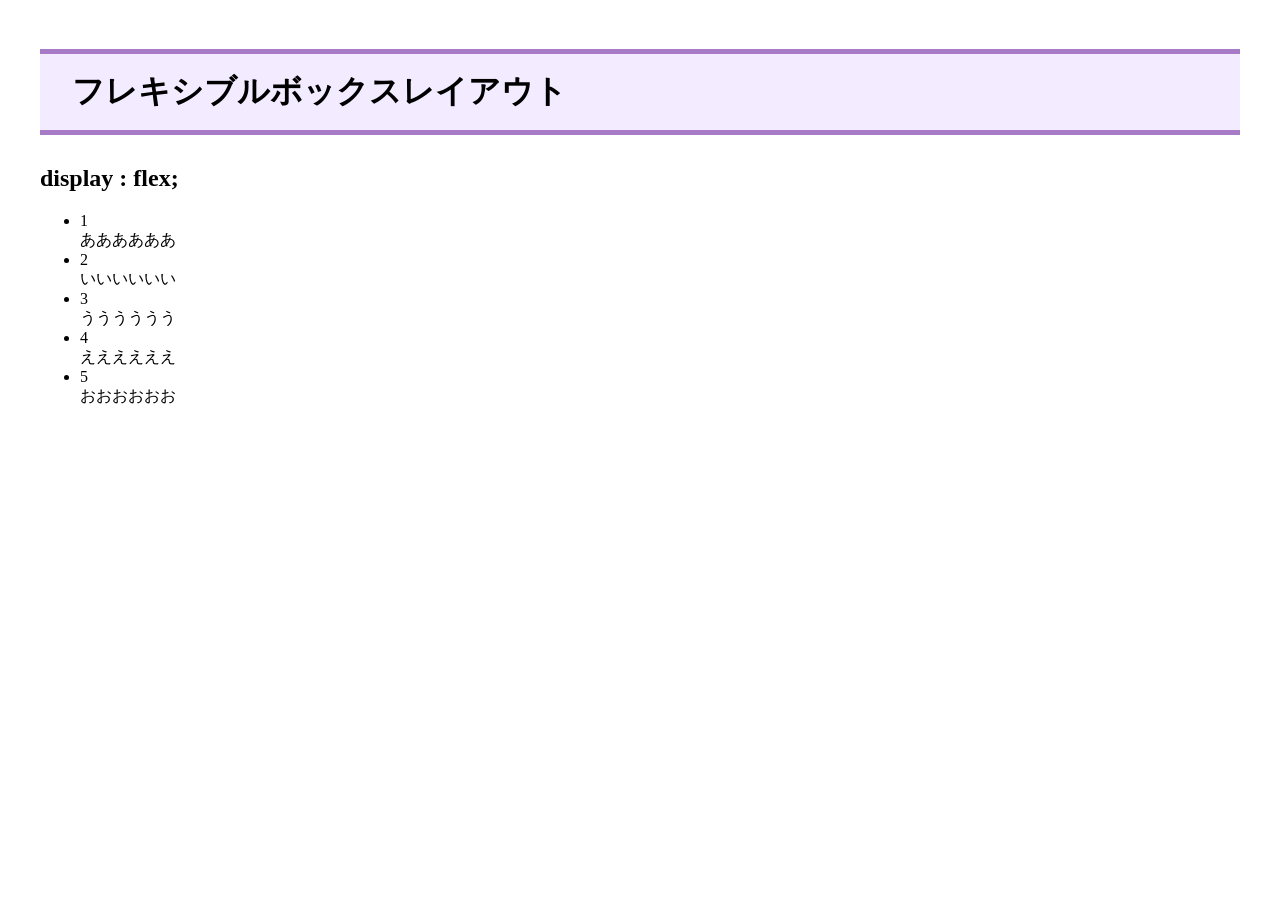
==== flex-box.html @ 4fbed90c "変更" ====
<!DOCTYPE html>
<html lang="ja">

<head>
  <meta charset="UTF-8">
  <meta name="viewport" content="width=device-width, initial-scale=1.0">
  <link rel="stylesheet" href="css/flex-box.css">
  <title>フレキシブルボックスレイアウト</title>
</head>

<body>
  <div class="wrapper">
    <h1>フレキシブルボックスレイアウト</h1>

    <section>
      <h2>display : flex;</h2>
      <ul>
        <li>1<br>ああああああ</li>
        <li>2<br>いいいいいい</li>
        <li>3<br>うううううう</li>
        <li>4<br>ええええええ</li>
        <li>5<br>おおおおおお</li>
      </ul>
    </section>
  </div>
</body>

</html>
---- css/flex-box.css ----
@charset "UTF-8";

.wrapper{
  max-width: 1200px;
  margin: 0 auto;
  padding: 20px;
}

h1{
  background: #f3ebff;
  padding: 0.5em 1em;
  border-top: 5px solid #a87bc7;
  border-bottom: 5px solid #a87bc7;
  margin-bottom: 30px;
}
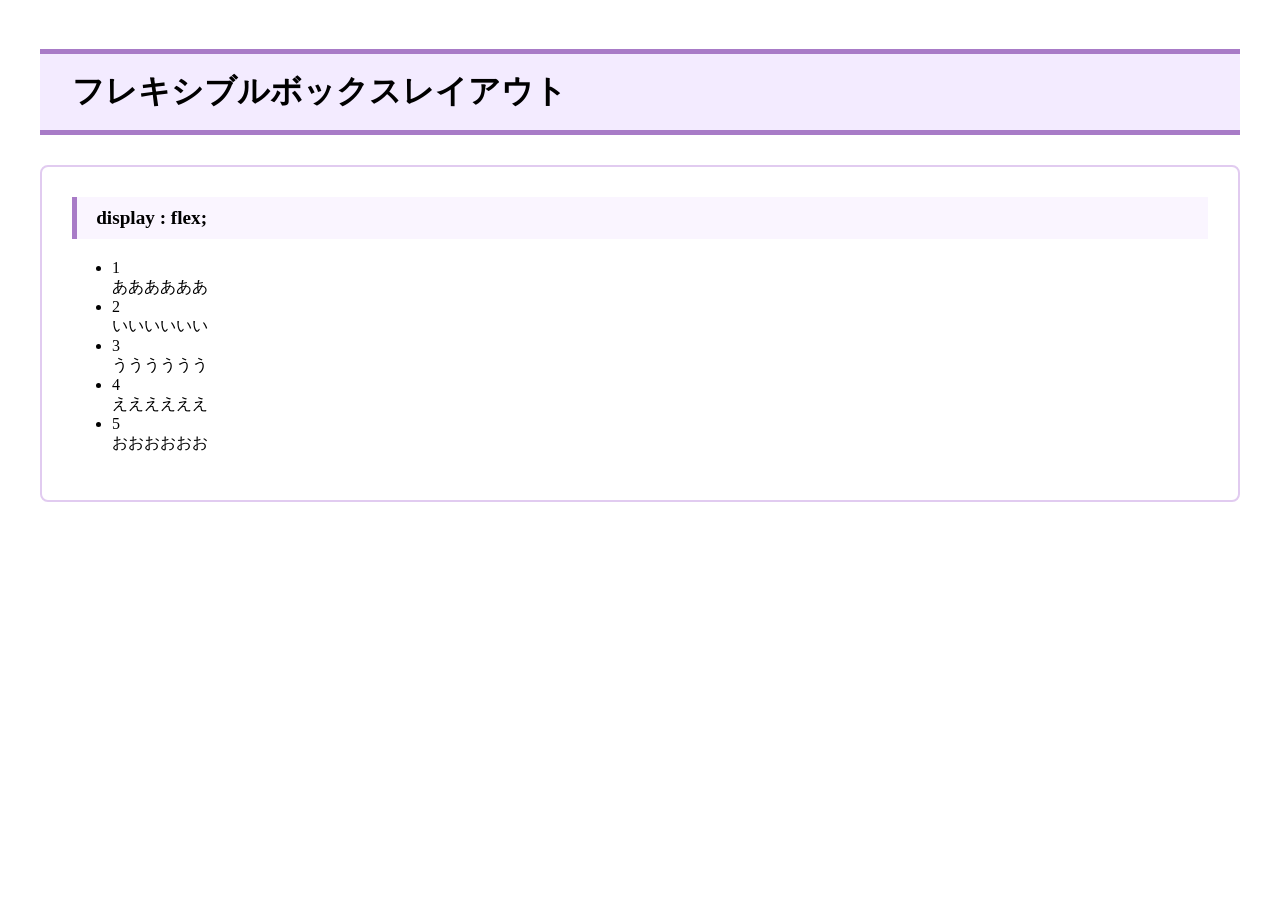
==== commit b639f31a: "変更" ====
--- a/flex-box.html
+++ b/flex-box.html
@@ -12,7 +12,7 @@
   <div class="wrapper">
     <h1>フレキシブルボックスレイアウト</h1>
 
-    <section>
+    <section class="box">
       <h2>display : flex;</h2>
       <ul>
         <li>1<br>ああああああ</li>
--- a/css/flex-box.css
+++ b/css/flex-box.css
@@ -12,4 +12,20 @@
   border-top: 5px solid #a87bc7;
   border-bottom: 5px solid #a87bc7;
   margin-bottom: 30px;
+}
+
+.box{
+  border: 2px solid #e1cbf0;
+  padding: 30px;
+  margin: 0 0 40px;
+  border-radius: 8px;
+}
+
+h2{
+  background: #faf5ff;
+  padding: 0.5em 1em;
+  border-left: 5px solid #a87bc7;
+  margin-top: 0;
+  margin-bottom: 20px;
+  font-size: 1.2em;
 }
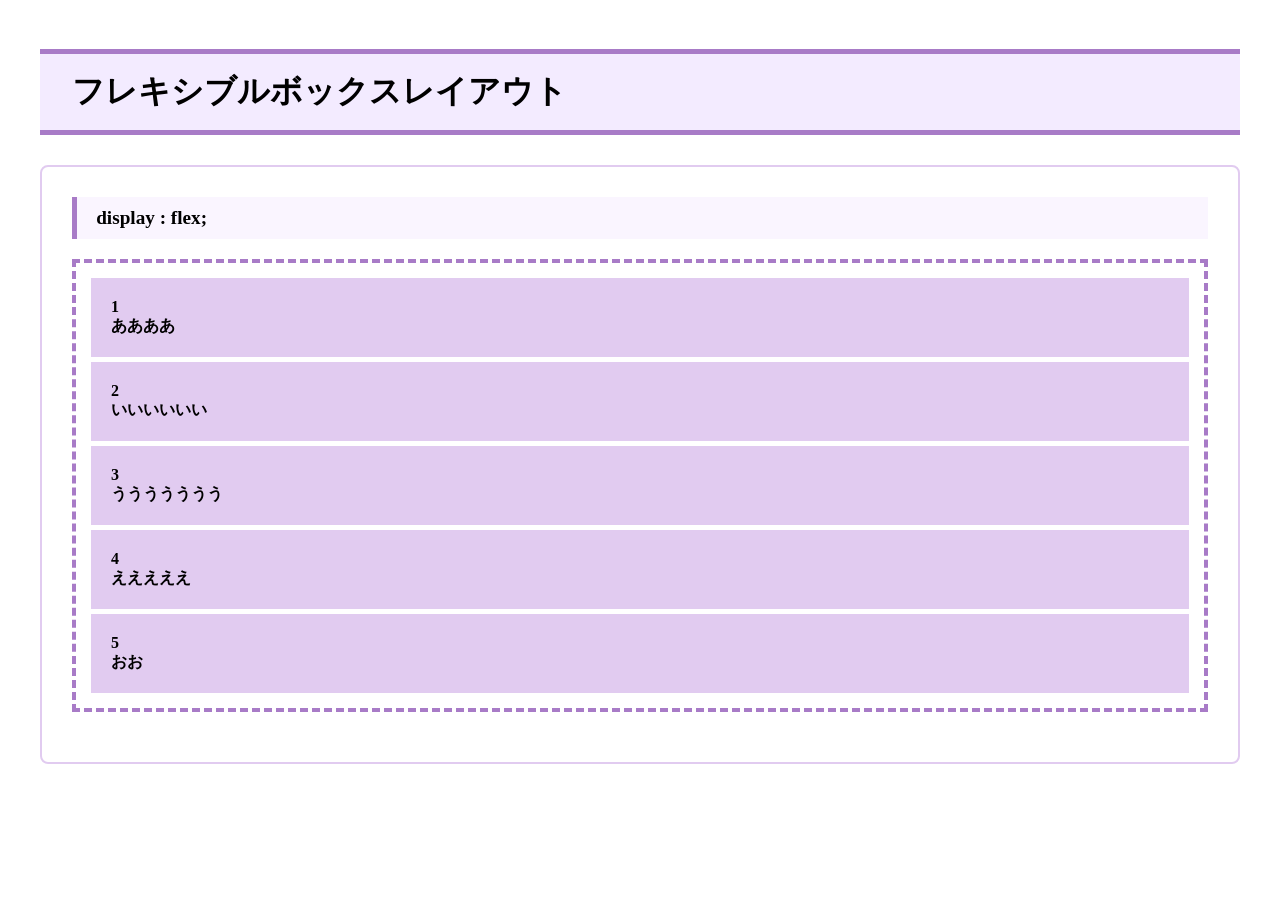
==== commit c1a65466: "変更" ====
--- a/flex-box.html
+++ b/flex-box.html
@@ -14,12 +14,12 @@
 
     <section class="box">
       <h2>display : flex;</h2>
-      <ul>
-        <li>1<br>ああああああ</li>
-        <li>2<br>いいいいいい</li>
-        <li>3<br>うううううう</li>
-        <li>4<br>ええええええ</li>
-        <li>5<br>おおおおおお</li>
+      <ul class="oya">
+        <li class="child">1<br>ああああ</li>
+        <li class="child">2<br>いいいいいい</li>
+        <li class="child">3<br>ううううううう</li>
+        <li class="child">4<br>えええええ</li>
+        <li class="child">5<br>おお</li>
       </ul>
     </section>
   </div>
--- a/css/flex-box.css
+++ b/css/flex-box.css
@@ -28,4 +28,20 @@
   margin-top: 0;
   margin-bottom: 20px;
   font-size: 1.2em;
+}
+
+.oya{
+  border: 4px dashed #a87bc7;
+  background: #fff;
+  list-style: none;
+  padding: 10px;
+  margin: 0 0 20px 0;
+}
+
+.child{
+  background: #e1cbf0;
+  padding: 20px;
+  margin: 5px;
+  box-sizing: border-box;
+  font-weight: bold;
 }
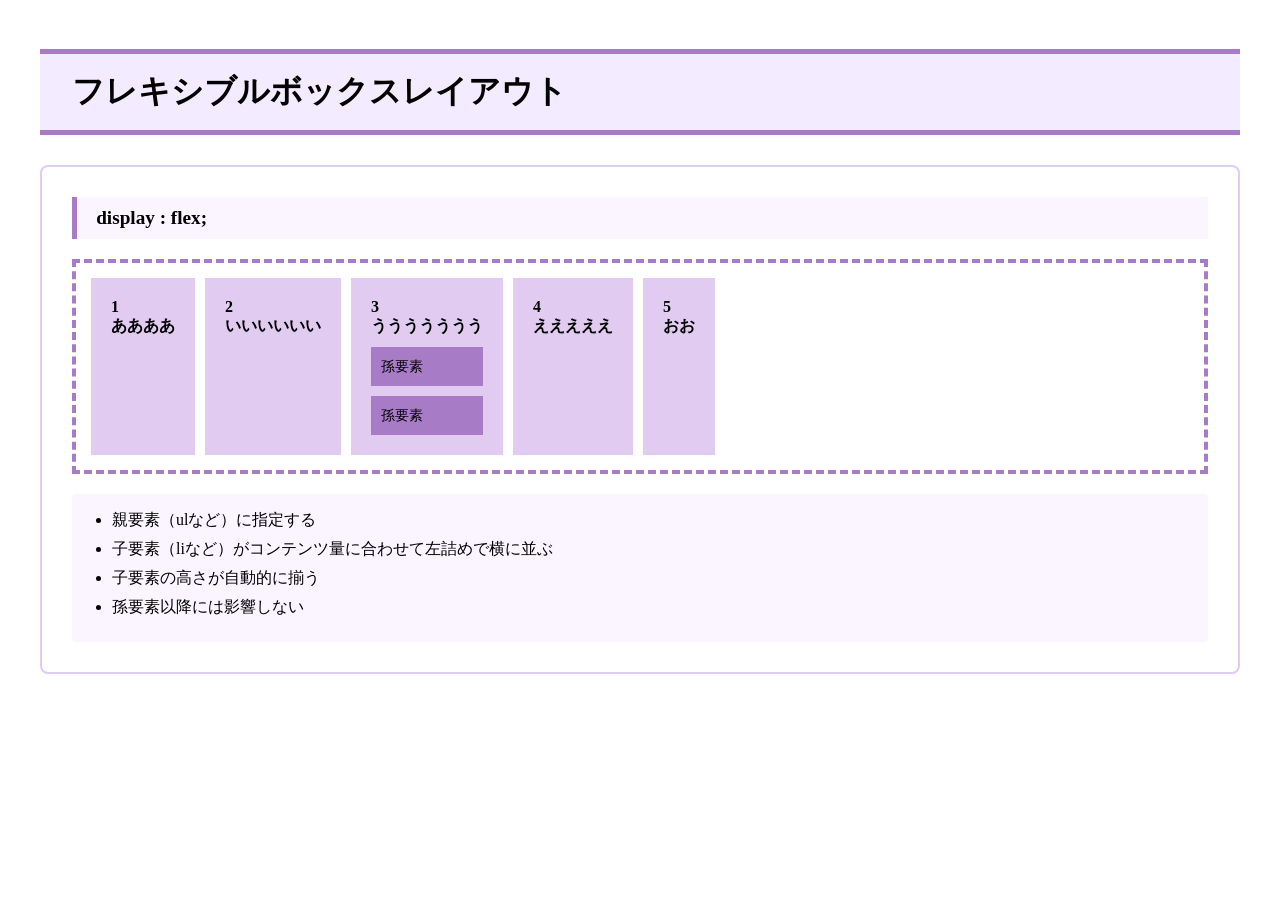
==== commit 4b255e34: "変更" ====
--- a/flex-box.html
+++ b/flex-box.html
@@ -12,14 +12,24 @@
   <div class="wrapper">
     <h1>フレキシブルボックスレイアウト</h1>
 
-    <section class="box">
+    <section class="box case1">
       <h2>display : flex;</h2>
       <ul class="oya">
         <li class="child">1<br>ああああ</li>
         <li class="child">2<br>いいいいいい</li>
-        <li class="child">3<br>ううううううう</li>
+        <li class="child">
+          3<br>ううううううう
+          <p class="mago">孫要素</p>
+          <p class="mago">孫要素</p>
+        </li>
         <li class="child">4<br>えええええ</li>
         <li class="child">5<br>おお</li>
+      </ul>
+      <ul class="desc_list">
+        <li>親要素（ulなど）に指定する</li>
+        <li>子要素（liなど）がコンテンツ量に合わせて左詰めで横に並ぶ</li>
+        <li>子要素の高さが自動的に揃う</li>
+        <li>孫要素以降には影響しない</li>
       </ul>
     </section>
   </div>
--- a/css/flex-box.css
+++ b/css/flex-box.css
@@ -44,4 +44,28 @@
   margin: 5px;
   box-sizing: border-box;
   font-weight: bold;
+}
+
+.mago{
+  background: #a87bc7;
+  padding: 10px;
+  margin: 10px 0 0;
+  font-weight: normal;
+  font-size: 0.9em;
+}
+
+.desc_list{
+  background: #faf5ff;
+  padding: 1em 1em 1em 2.5em;
+  border-radius: 4px;
+  margin: 0;
+}
+
+.desc_list li{
+  margin-bottom: 0.5em;
+}
+/* case1 */
+
+.oya{
+  display: flex;
 }
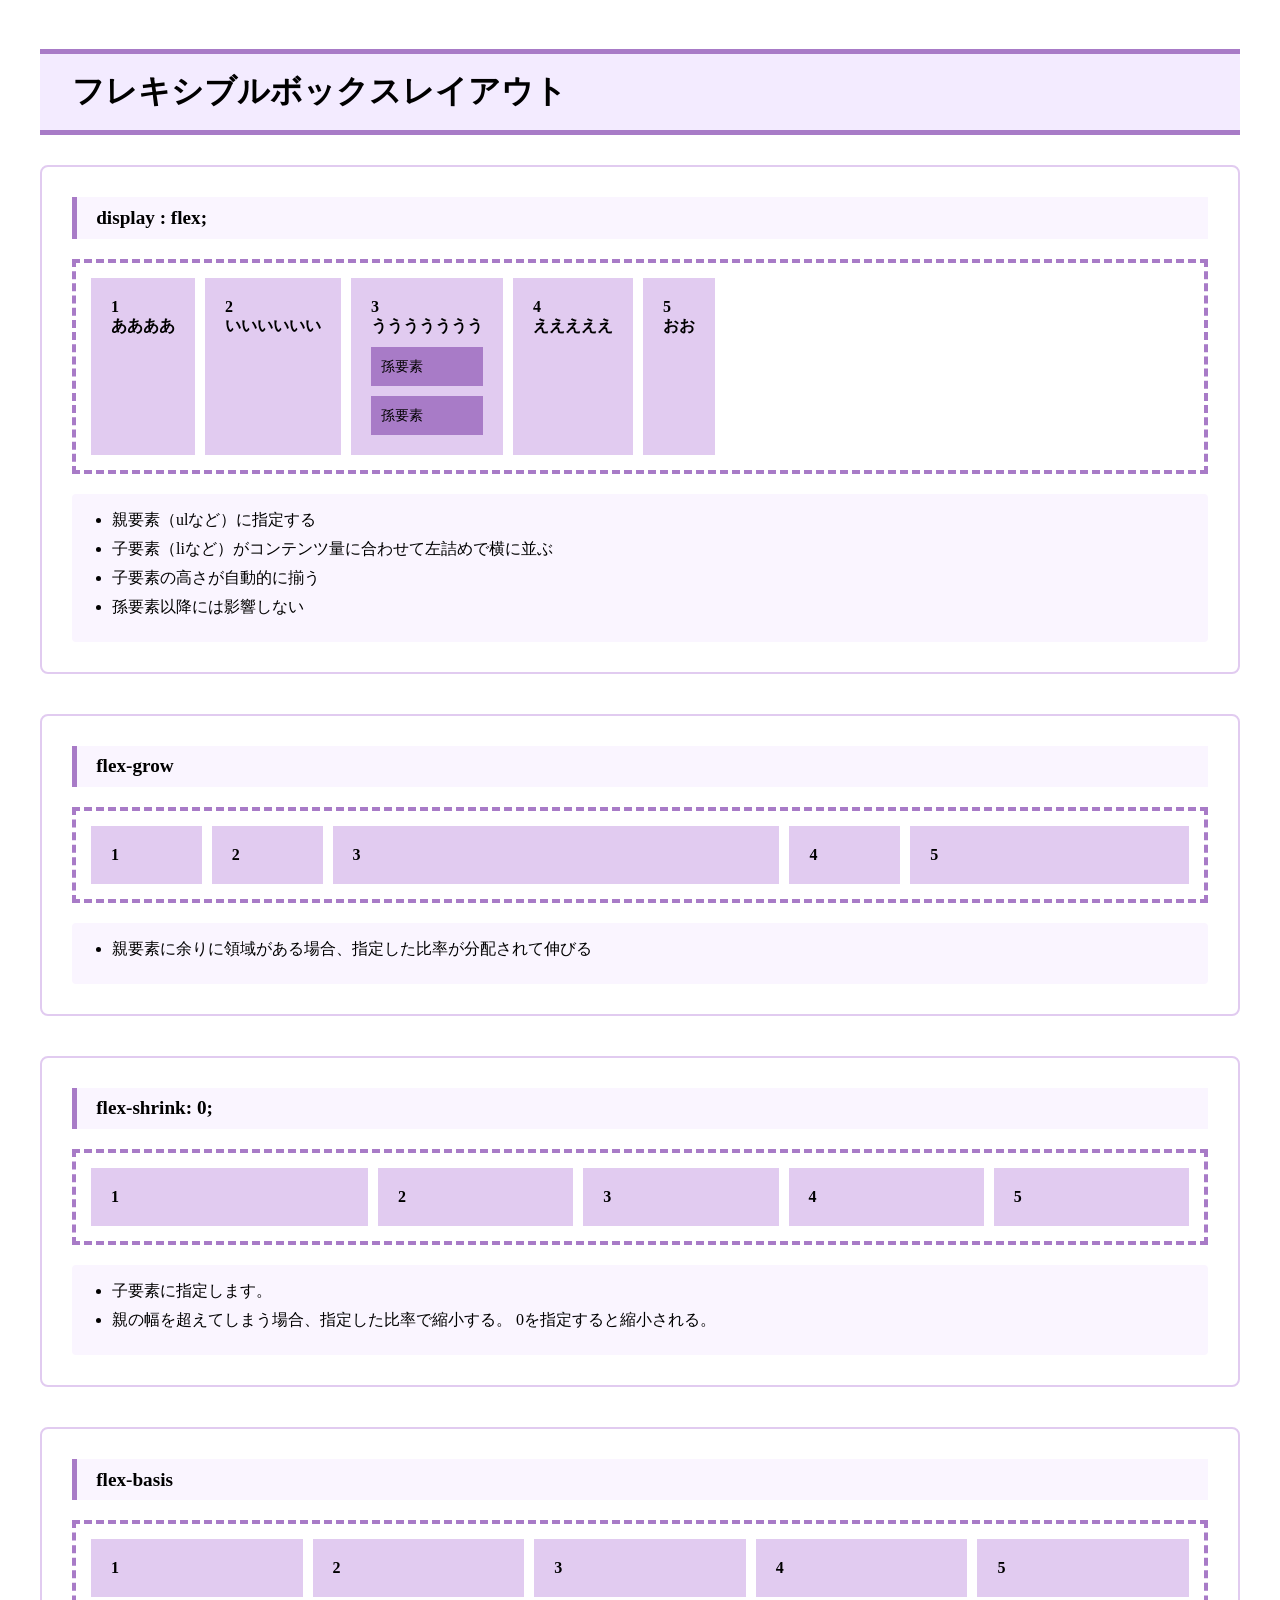
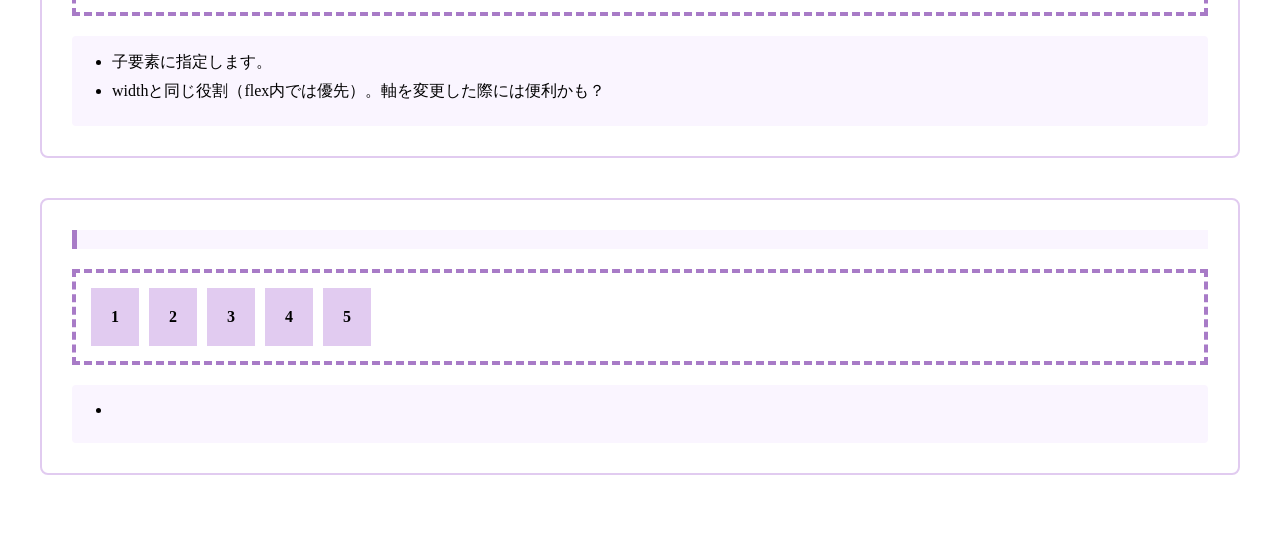
==== commit da561681: "変更" ====
--- a/flex-box.html
+++ b/flex-box.html
@@ -32,6 +32,64 @@
         <li>孫要素以降には影響しない</li>
       </ul>
     </section>
+
+    <section class="box case2">
+      <h2>flex-grow</h2>
+      <ul class="oya">
+        <li class="child">1</li>
+        <li class="child">2</li>
+        <li class="child">3</li>
+        <li class="child">4</li>
+        <li class="child">5</li>
+      </ul>
+      <ul class="desc_list">
+        <li>親要素に余りに領域がある場合、指定した比率が分配されて伸びる</li>
+      </ul>
+    </section>
+
+    <section class="box case3">
+      <h2>flex-shrink: 0;</h2>
+      <ul class="oya">
+        <li class="child">1</li>
+        <li class="child">2</li>
+        <li class="child">3</li>
+        <li class="child">4</li>
+        <li class="child">5</li>
+      </ul>
+      <ul class="desc_list">
+        <li>子要素に指定します。</li>
+        <li>親の幅を超えてしまう場合、指定した比率で縮小する。 0を指定すると縮小される。</li>
+      </ul>
+    </section>
+
+    <section class="box case4">
+      <h2>flex-basis</h2>
+      <ul class="oya">
+        <li class="child">1</li>
+        <li class="child">2</li>
+        <li class="child">3</li>
+        <li class="child">4</li>
+        <li class="child">5</li>
+      </ul>
+      <ul class="desc_list">
+        <li>子要素に指定します。</li>
+        <li>widthと同じ役割（flex内では優先）。軸を変更した際には便利かも？</li>
+      </ul>
+    </section>
+
+    <section class="box case5">
+      <h2></h2>
+      <ul class="oya">
+        <li class="child">1</li>
+        <li class="child">2</li>
+        <li class="child">3</li>
+        <li class="child">4</li>
+        <li class="child">5</li>
+      </ul>
+      <ul class="desc_list">
+        <li></li>
+      </ul>
+    </section>
   </div>
 </body>
 
--- a/css/flex-box.css
+++ b/css/flex-box.css
@@ -68,4 +68,31 @@
 
 .oya{
   display: flex;
+}
+
+/* case2伸びる比率 */
+
+.case2 .child{
+  width: 10%;
+}
+
+.case2 .child:nth-of-type(3){
+  flex-grow: 2;
+}
+.case2 .child:nth-of-type(5){
+  flex-grow: 1;
+}
+
+/* case3 縮む比率*/
+.case3 .child{
+  width: 25%;
+}
+
+.case3 .child:nth-of-type(1){
+  flex-shrink: 0;
+}
+
+/* case4 アイテムの幅 */
+.case4 .child{
+  flex-basis: 20%;
 }
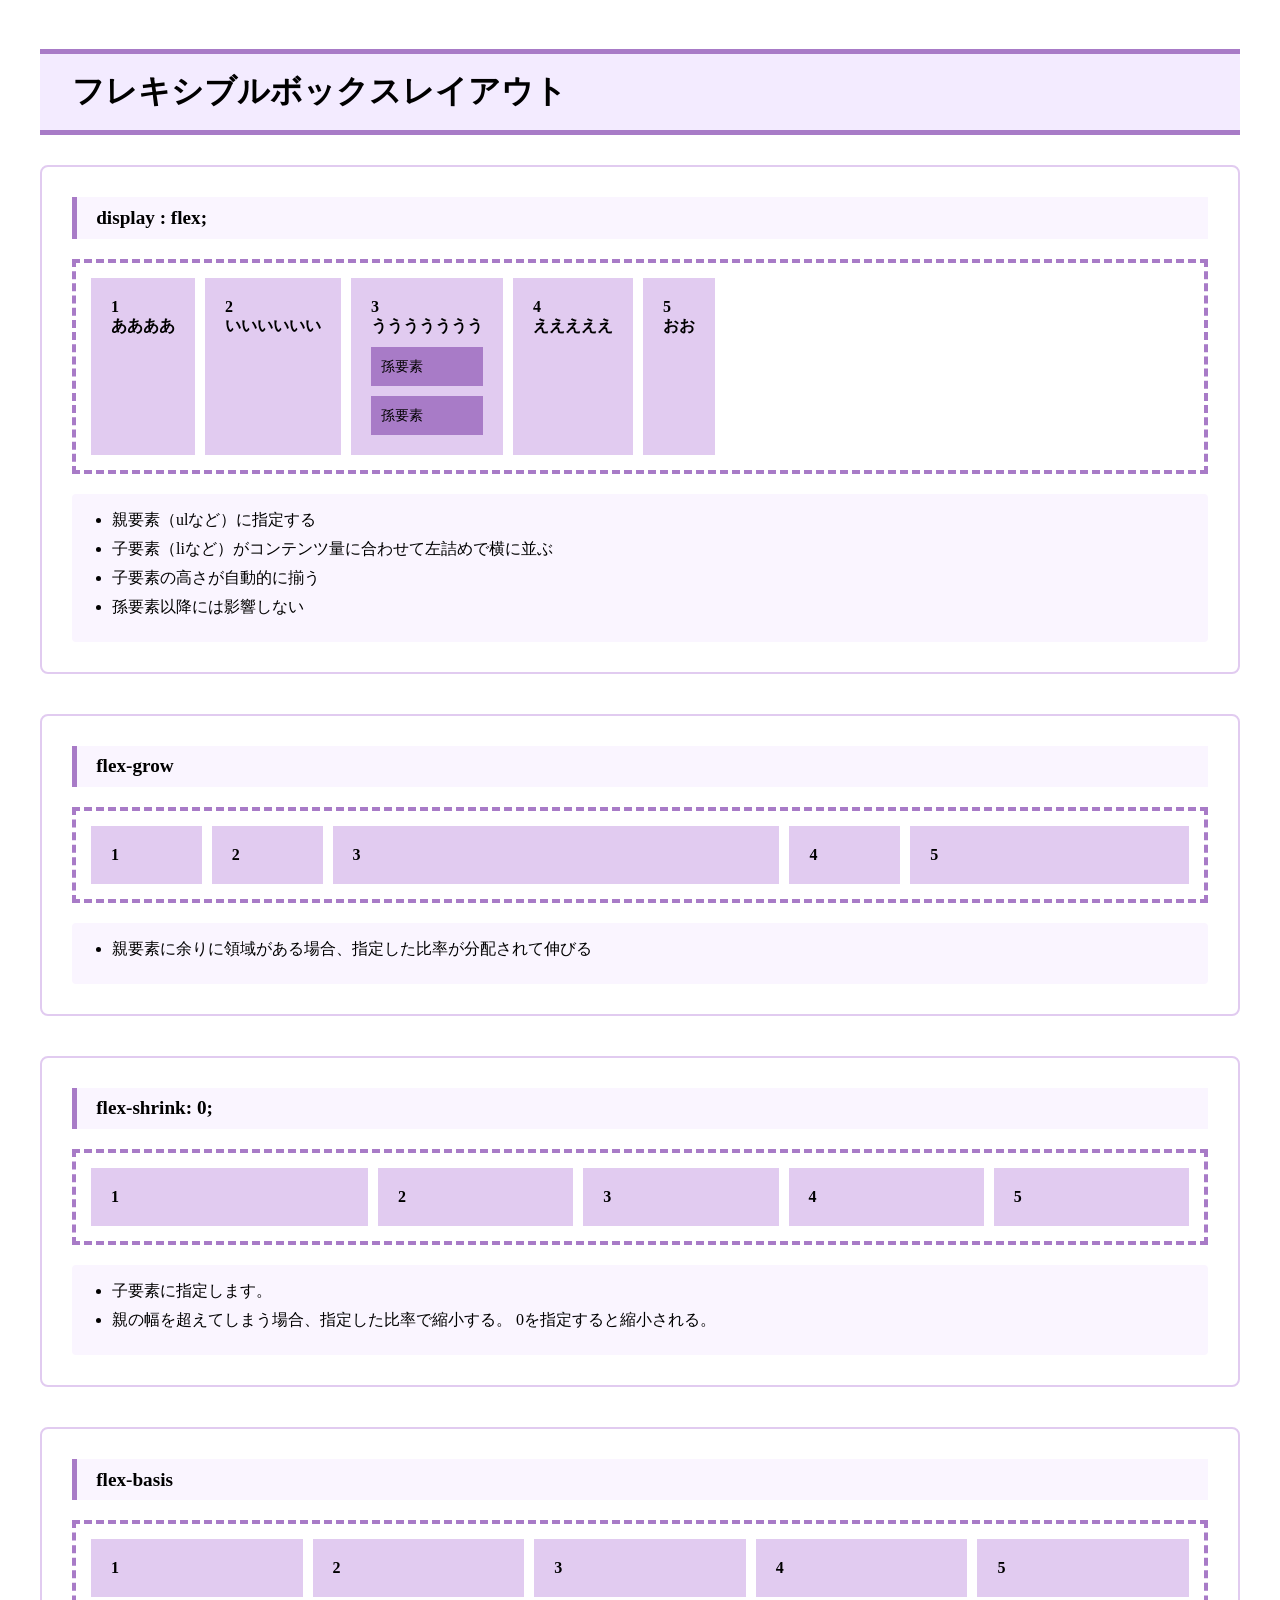
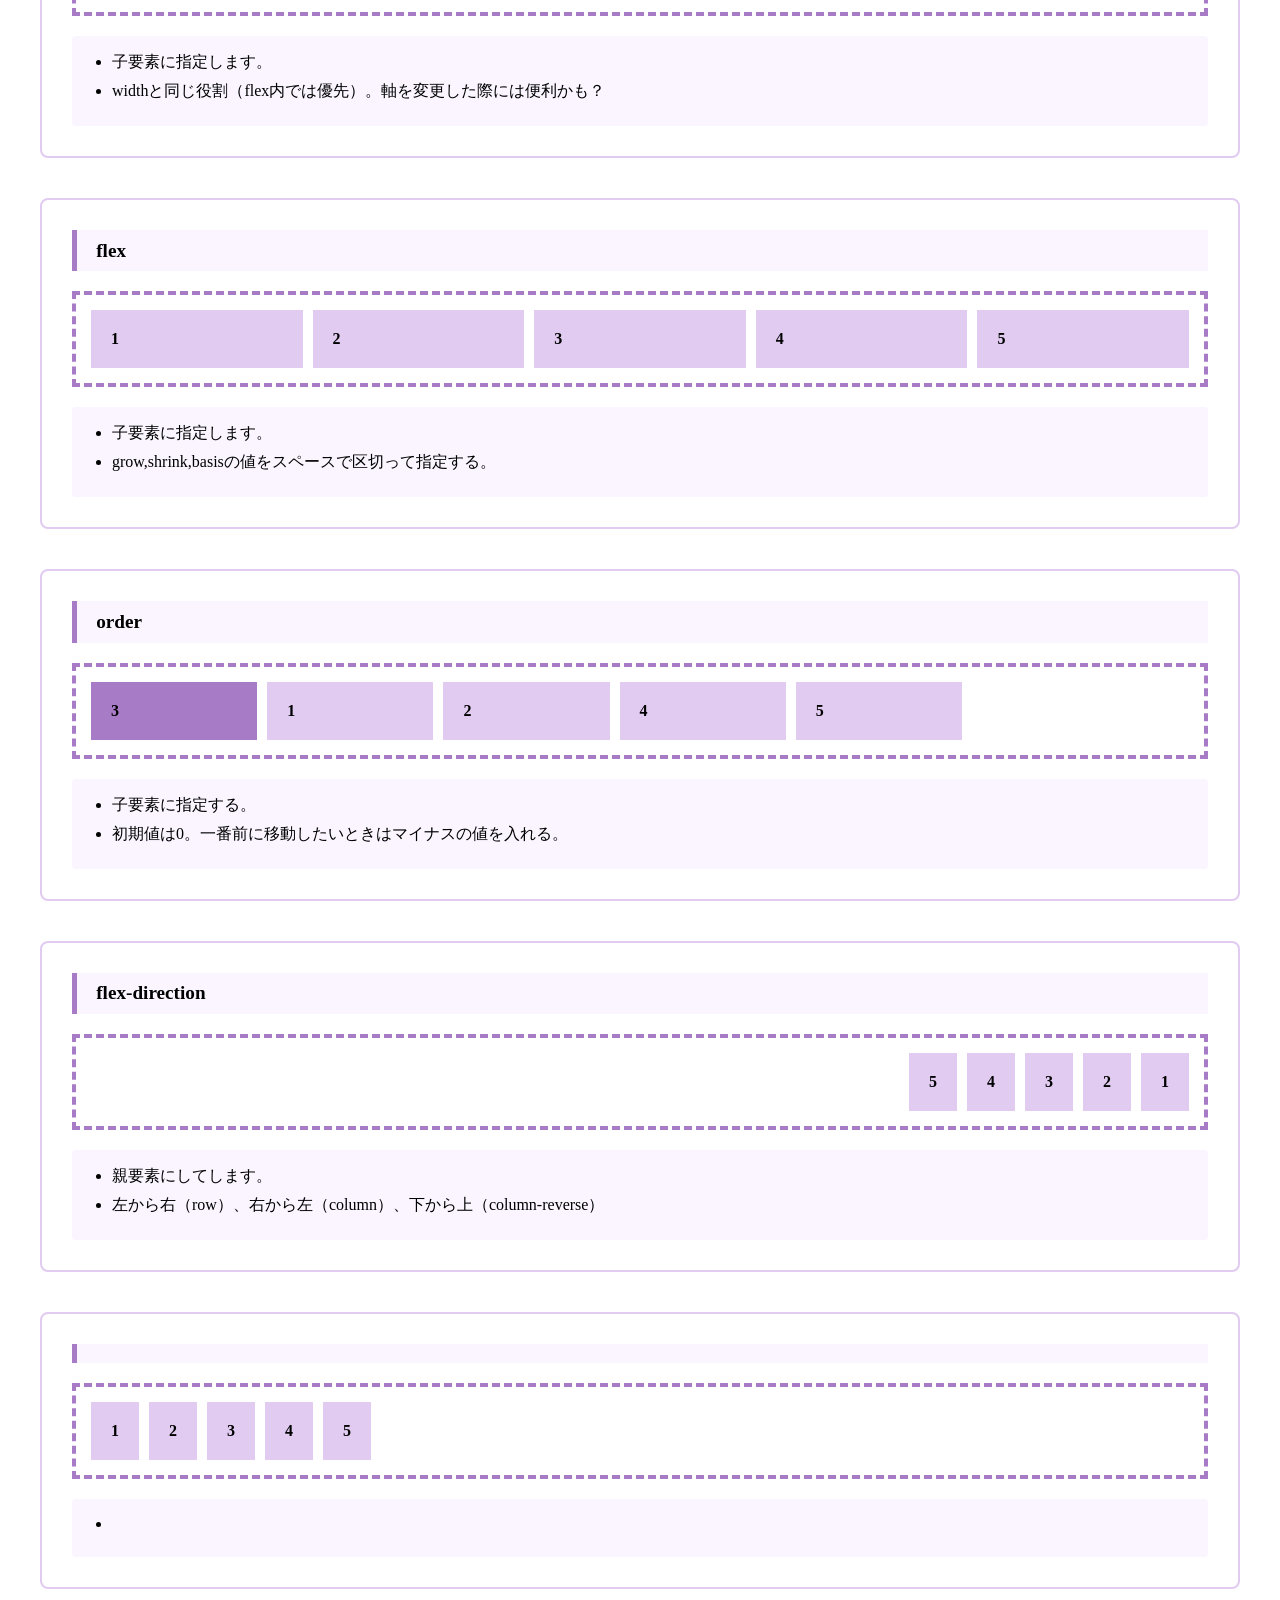
==== commit 98feffe8: "変更" ====
--- a/flex-box.html
+++ b/flex-box.html
@@ -78,6 +78,51 @@
     </section>
 
     <section class="box case5">
+      <h2>flex</h2>
+      <ul class="oya">
+        <li class="child">1</li>
+        <li class="child">2</li>
+        <li class="child">3</li>
+        <li class="child">4</li>
+        <li class="child">5</li>
+      </ul>
+      <ul class="desc_list">
+        <li>子要素に指定します。</li>
+        <li>grow,shrink,basisの値をスペースで区切って指定する。</li>
+      </ul>
+    </section>
+
+    <section class="box case6">
+      <h2>order</h2>
+      <ul class="oya">
+        <li class="child">1</li>
+        <li class="child">2</li>
+        <li class="child">3</li>
+        <li class="child">4</li>
+        <li class="child">5</li>
+      </ul>
+      <ul class="desc_list">
+        <li>子要素に指定する。</li>
+        <li>初期値は0。一番前に移動したいときはマイナスの値を入れる。</li>
+      </ul>
+    </section>
+
+    <section class="box case7">
+      <h2>flex-direction</h2>
+      <ul class="oya">
+        <li class="child">1</li>
+        <li class="child">2</li>
+        <li class="child">3</li>
+        <li class="child">4</li>
+        <li class="child">5</li>
+      </ul>
+      <ul class="desc_list">
+        <li>親要素にしてします。</li>
+        <li>左から右（row）、右から左（column）、下から上（column-reverse）</li>
+      </ul>
+    </section>
+
+    <section class="box case8">
       <h2></h2>
       <ul class="oya">
         <li class="child">1</li>
--- a/css/flex-box.css
+++ b/css/flex-box.css
@@ -95,4 +95,21 @@
 /* case4 アイテムの幅 */
 .case4 .child{
   flex-basis: 20%;
+}
+/* ショートハンド */
+
+.case5 .child{
+  flex: 1 0 10%;
+}
+/* case6 並び順 */
+.case6 .child{
+  width: 15%;
+}
+.case6 .child:nth-of-type(3){
+order: -1;
+background: #a87bc7;
+}
+/* case7 並べる方向（軸） */
+.case7 .oya{
+  flex-direction: row-reverse;
 }
